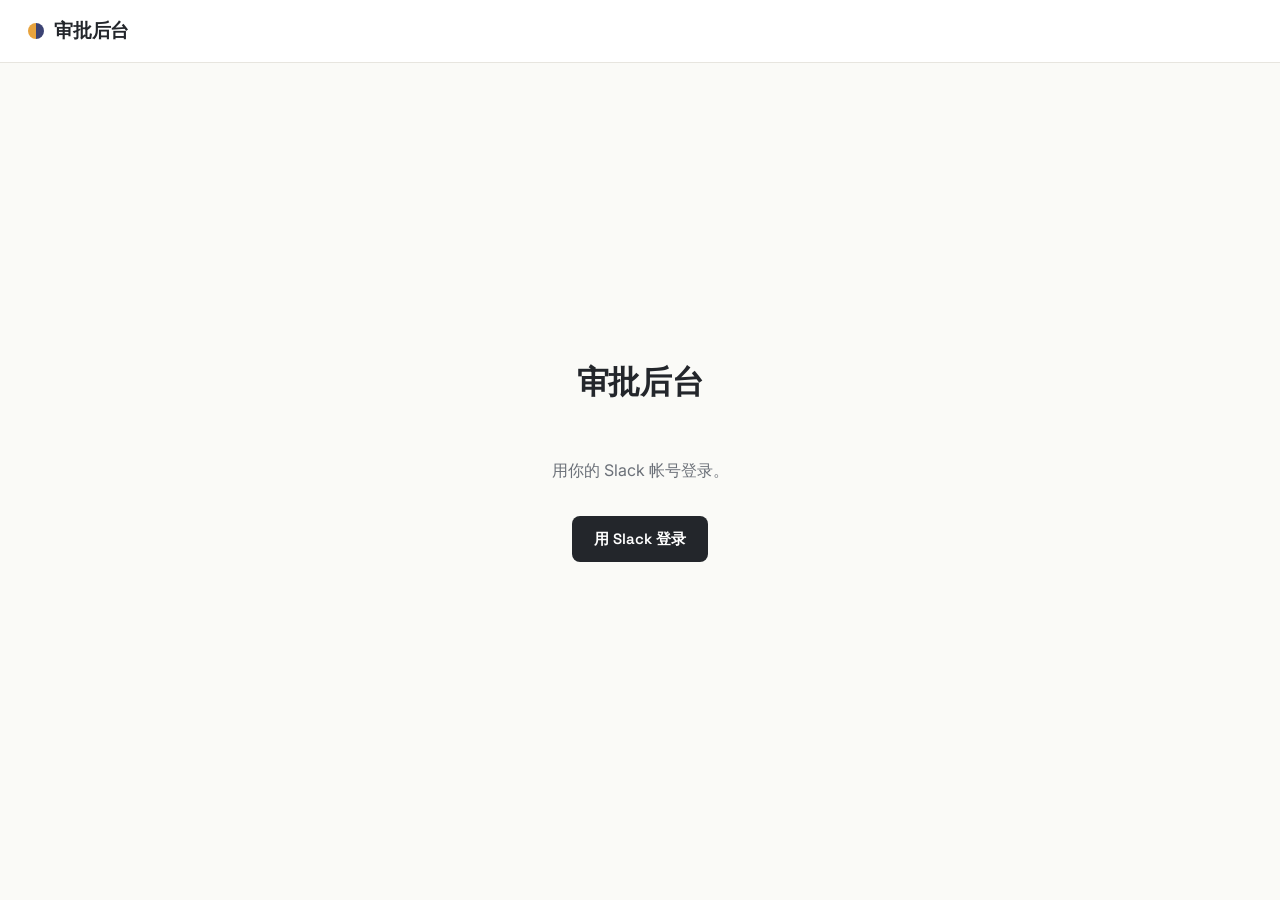
==== frontend/admin.html @ 9a934419 "Add files via upload" ====
<!DOCTYPE html>
<html lang="zh">
<head>
<meta charset="UTF-8">
<meta name="viewport" content="width=device-width, initial-scale=1.0">
<title>审批后台 · 班表 Calendar</title>
<link rel="stylesheet" href="style.css">
</head>
<body>

<div class="topbar">
  <div class="brand"><span class="split-dot"></span> 审批后台</div>
  <div id="userArea"></div>
</div>

<div class="container" id="app">
  <!-- Filled in by admin.js -->
</div>

<script src="config.js"></script>
<script src="auth.js"></script>
<script src="admin.js"></script>
</body>
</html>
---- frontend/style.css ----
@import url('https://fonts.googleapis.com/css2?family=Space+Grotesk:wght@500;600;700&family=Inter:wght@400;500;600&display=swap');

:root {
  --bg: #FAFAF7;
  --surface: #FFFFFF;
  --ink: #23262B;
  --ink-soft: #6B7078;
  --line: #E7E5DF;
  --morning: #E8A33D;
  --morning-soft: #FCEBD0;
  --night: #3C4374;
  --night-soft: #E4E5F1;
  --accent-red: #C4523F;
  --accent-green: #4C7A5B;
  --radius: 10px;
  --shadow: 0 1px 2px rgba(35,38,43,0.06), 0 8px 24px rgba(35,38,43,0.06);
}

* { box-sizing: border-box; }

body {
  margin: 0;
  background: var(--bg);
  color: var(--ink);
  font-family: 'Inter', -apple-system, BlinkMacSystemFont, sans-serif;
  -webkit-font-smoothing: antialiased;
}

h1, h2, h3, .brand {
  font-family: 'Space Grotesk', 'Inter', sans-serif;
  letter-spacing: -0.01em;
}

.topbar {
  display: flex;
  align-items: center;
  justify-content: space-between;
  padding: 18px 28px;
  border-bottom: 1px solid var(--line);
  background: var(--surface);
  position: sticky;
  top: 0;
  z-index: 10;
}

.brand {
  display: flex;
  align-items: center;
  gap: 10px;
  font-size: 19px;
  font-weight: 700;
}

.brand .split-dot {
  width: 16px; height: 16px; border-radius: 50%;
  background: linear-gradient(90deg, var(--morning) 50%, var(--night) 50%);
  flex-shrink: 0;
}

.container {
  max-width: 1080px;
  margin: 0 auto;
  padding: 28px;
}

.month-nav {
  display: flex;
  align-items: center;
  gap: 16px;
  margin-bottom: 18px;
}

.month-nav button {
  border: 1px solid var(--line);
  background: var(--surface);
  border-radius: 8px;
  width: 34px; height: 34px;
  cursor: pointer;
  font-size: 16px;
  color: var(--ink);
}
.month-nav button:hover { background: var(--bg); }

.month-label { font-size: 22px; font-weight: 600; min-width: 160px; }

.legend { display: flex; gap: 18px; margin-left: auto; font-size: 13px; color: var(--ink-soft); }
.legend span { display: inline-flex; align-items: center; gap: 6px; }
.legend .dot { width: 9px; height: 9px; border-radius: 50%; }
.legend .dot.morning { background: var(--morning); }
.legend .dot.night { background: var(--night); }

.calendar {
  display: grid;
  grid-template-columns: repeat(7, 1fr);
  gap: 8px;
}

.dow {
  text-align: center;
  font-size: 12px;
  font-weight: 600;
  color: var(--ink-soft);
  padding-bottom: 4px;
  text-transform: uppercase;
  letter-spacing: 0.04em;
}

.day-cell {
  background: var(--surface);
  border: 1px solid var(--line);
  border-radius: var(--radius);
  min-height: 118px;
  padding: 8px;
  display: flex;
  flex-direction: column;
  gap: 5px;
  position: relative;
  overflow: hidden;
}

.day-cell.empty { background: transparent; border-color: transparent; }

.day-cell::before {
  content: '';
  position: absolute;
  top: 0; left: 0; right: 0;
  height: 4px;
  background: linear-gradient(90deg, var(--morning) 50%, var(--night) 50%);
  opacity: 0.9;
}

.day-num { font-size: 13px; font-weight: 600; color: var(--ink-soft); margin-top: 3px; }

.shift-line {
  font-size: 11.5px;
  line-height: 1.35;
  padding: 2px 5px;
  border-radius: 5px;
  display: block;
}
.shift-line.morning { background: var(--morning-soft); color: #7A5216; }
.shift-line.night { background: var(--night-soft); color: var(--night); }
.shift-line .me { font-weight: 700; text-decoration: underline; }

.off-badge {
  font-size: 10.5px;
  color: var(--ink-soft);
}

.fab {
  position: fixed;
  right: 28px;
  bottom: 28px;
  background: var(--ink);
  color: white;
  border: none;
  border-radius: 999px;
  padding: 14px 22px;
  font-size: 14px;
  font-weight: 600;
  font-family: 'Space Grotesk', sans-serif;
  cursor: pointer;
  box-shadow: var(--shadow);
}
.fab:hover { opacity: 0.9; }

/* Login screen */
.login-screen {
  min-height: 80vh;
  display: flex;
  flex-direction: column;
  align-items: center;
  justify-content: center;
  gap: 18px;
  text-align: center;
}
.login-screen p { color: var(--ink-soft); max-width: 320px; }
.slack-btn {
  display: inline-flex;
  align-items: center;
  gap: 10px;
  background: var(--ink);
  color: white;
  border: none;
  padding: 13px 22px;
  border-radius: 8px;
  font-size: 15px;
  font-weight: 600;
  cursor: pointer;
  font-family: 'Space Grotesk', sans-serif;
}

/* Modal */
.modal-overlay {
  position: fixed; inset: 0;
  background: rgba(35,38,43,0.45);
  display: flex; align-items: center; justify-content: center;
  z-index: 50;
}
.modal {
  background: var(--surface);
  border-radius: 14px;
  padding: 26px;
  width: 380px;
  max-width: 90vw;
  box-shadow: var(--shadow);
}
.modal h3 { margin: 0 0 16px; }
.field { margin-bottom: 14px; display: flex; flex-direction: column; gap: 6px; }
.field label { font-size: 13px; font-weight: 600; color: var(--ink-soft); }
.field select, .field input, .field textarea {
  border: 1px solid var(--line);
  border-radius: 8px;
  padding: 9px 10px;
  font-size: 14px;
  font-family: inherit;
}
.modal-actions { display: flex; gap: 10px; justify-content: flex-end; margin-top: 18px; }
.btn { border: none; border-radius: 8px; padding: 10px 16px; font-size: 14px; font-weight: 600; cursor: pointer; font-family: 'Space Grotesk', sans-serif; }
.btn.primary { background: var(--ink); color: white; }
.btn.ghost { background: transparent; color: var(--ink-soft); }

/* Admin dashboard */
.request-card {
  background: var(--surface);
  border: 1px solid var(--line);
  border-radius: var(--radius);
  padding: 16px 18px;
  margin-bottom: 12px;
  display: flex;
  justify-content: space-between;
  align-items: flex-start;
  gap: 16px;
}
.request-card .meta { font-size: 13px; color: var(--ink-soft); margin-top: 4px; }
.request-card .actions { display: flex; gap: 8px; flex-shrink: 0; }
.btn.approve { background: var(--accent-green); color: white; }
.btn.reject { background: var(--accent-red); color: white; }
.badge { font-size: 11px; padding: 3px 8px; border-radius: 999px; font-weight: 600; }
.badge.pending { background: #FCEBD0; color: #7A5216; }
.badge.approved { background: #DDEFE1; color: var(--accent-green); }
.badge.rejected { background: #F6DEDA; color: var(--accent-red); }

.empty-state { text-align: center; color: var(--ink-soft); padding: 60px 0; }

@media (max-width: 640px) {
  .calendar { grid-template-columns: repeat(7, 1fr); gap: 4px; }
  .day-cell { min-height: 84px; padding: 5px; }
  .shift-line { font-size: 10px; }
  .container { padding: 16px; }
}
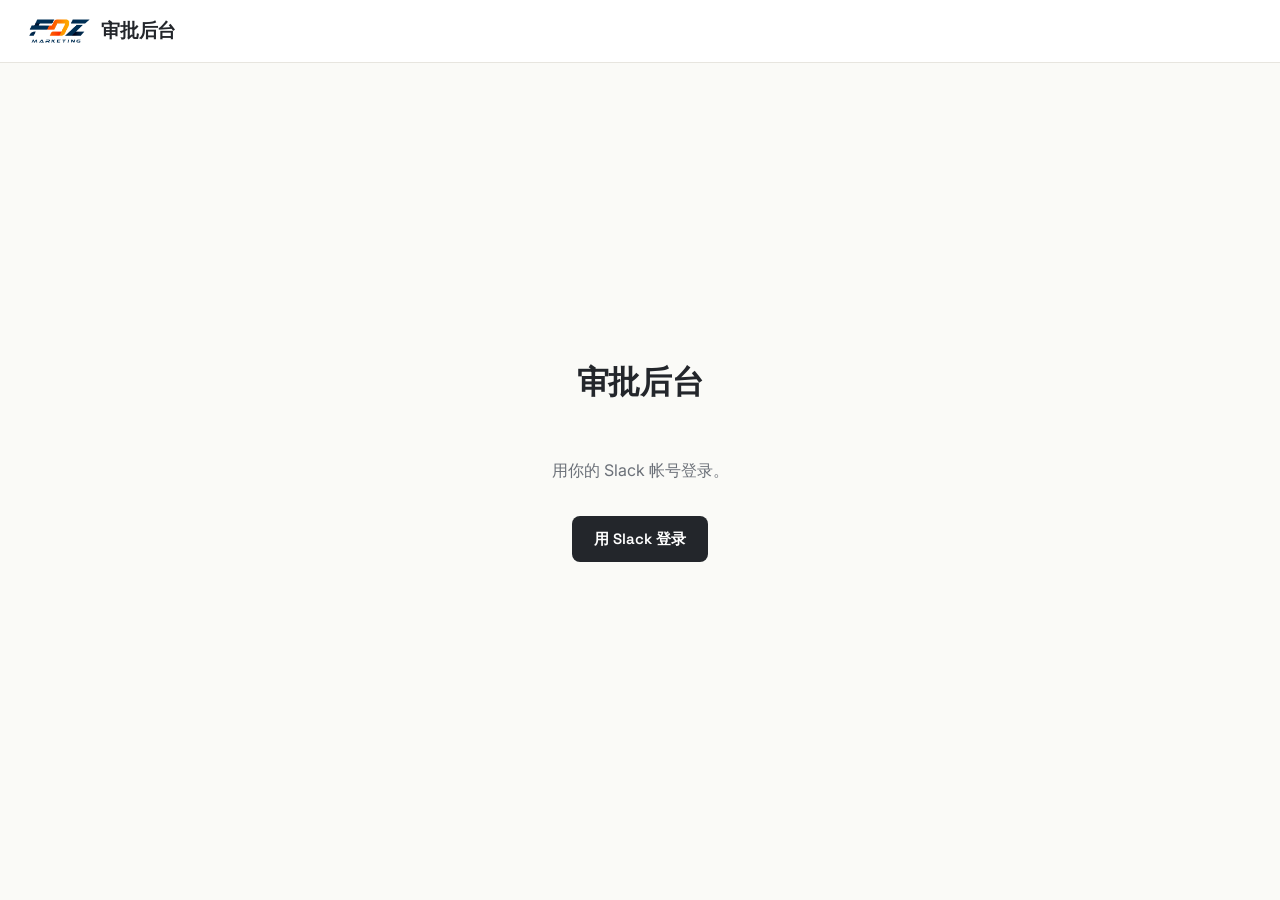
==== commit d91ae746: "Add files via upload" ====
--- a/frontend/admin.html
+++ b/frontend/admin.html
@@ -4,12 +4,12 @@
 <meta charset="UTF-8">
 <meta name="viewport" content="width=device-width, initial-scale=1.0">
 <title>审批后台 · 班表 Calendar</title>
-<link rel="stylesheet" href="style.css">
+<link rel="stylesheet" href="style.css?v=1787607517">
 </head>
 <body>
 
 <div class="topbar">
-  <div class="brand"><span class="split-dot"></span> 审批后台</div>
+  <div class="brand"><img src="logo.png" class="brand-logo" alt="FOZ Marketing"> 审批后台</div>
   <div id="userArea"></div>
 </div>
 
@@ -17,8 +17,8 @@
   <!-- Filled in by admin.js -->
 </div>
 
-<script src="config.js"></script>
-<script src="auth.js"></script>
-<script src="admin.js"></script>
+<script src="config.js?v=1787607517"></script>
+<script src="auth.js?v=1787607517"></script>
+<script src="admin.js?v=1787607517"></script>
 </body>
 </html>
--- a/frontend/style.css
+++ b/frontend/style.css
@@ -56,6 +56,11 @@
   background: linear-gradient(90deg, var(--morning) 50%, var(--night) 50%);
   flex-shrink: 0;
 }
+.brand .brand-logo {
+  height: 26px;
+  width: auto;
+  flex-shrink: 0;
+}
 
 .container {
   max-width: 1080px;
@@ -119,6 +124,21 @@
 }
 
 .day-cell.empty { background: transparent; border-color: transparent; }
+
+.day-cell.holiday {
+  background: #FEF6D8;
+  border-color: #EBD98C;
+}
+
+.ph-badge {
+  font-size: 10.5px;
+  font-weight: 700;
+  color: #8A6D1A;
+  background: #F5E6A8;
+  padding: 2px 5px;
+  border-radius: 5px;
+  display: block;
+}
 
 .day-cell::before {
   content: '';
@@ -131,6 +151,37 @@
 
 .day-num { font-size: 13px; font-weight: 600; color: var(--ink-soft); margin-top: 3px; }
 
+.day-cell-head { display: flex; align-items: center; justify-content: space-between; }
+.edit-btn {
+  border: 1px solid var(--line);
+  background: var(--surface);
+  color: var(--ink-soft);
+  cursor: pointer;
+  font-size: 11px;
+  line-height: 1;
+  padding: 3px 5px;
+  border-radius: 5px;
+}
+.edit-btn:hover { background: var(--bg); color: var(--ink); border-color: var(--ink-soft); }
+
+.day-cell-head {
+  display: flex;
+  align-items: center;
+  justify-content: space-between;
+}
+
+.edit-btn {
+  border: none;
+  background: transparent;
+  color: var(--ink-soft);
+  font-size: 12px;
+  cursor: pointer;
+  padding: 2px 4px;
+  border-radius: 4px;
+  opacity: 0.5;
+}
+.edit-btn:hover { opacity: 1; background: var(--bg); }
+
 .shift-line {
   font-size: 11.5px;
   line-height: 1.35;
@@ -145,6 +196,10 @@
 .off-badge {
   font-size: 10.5px;
   color: var(--ink-soft);
+}
+.off-badge.fixed {
+  font-style: italic;
+  opacity: 0.85;
 }
 
 .fab {
@@ -243,6 +298,65 @@
 
 .empty-state { text-align: center; color: var(--ink-soft); padding: 60px 0; }
 
+/* Summary page */
+.summary-table {
+  width: 100%;
+  border-collapse: collapse;
+  margin-bottom: 28px;
+  background: var(--surface);
+  border: 1px solid var(--line);
+  border-radius: var(--radius);
+  overflow: hidden;
+}
+.summary-table th, .summary-table td {
+  padding: 9px 14px;
+  text-align: left;
+  font-size: 13.5px;
+  border-bottom: 1px solid var(--line);
+}
+.summary-table td.editable {
+  cursor: pointer;
+  position: relative;
+}
+.summary-table td.editable:hover { background: var(--bg); }
+.summary-table td.editable .edit-icon {
+  font-size: 10px;
+  color: var(--ink-soft);
+  margin-left: 6px;
+}
+.summary-table td input {
+  width: 64px;
+  border: 1px solid var(--ink);
+  border-radius: 5px;
+  padding: 3px 6px;
+  font-size: 13.5px;
+  font-family: inherit;
+}
+.summary-table th {
+  background: var(--bg);
+  font-weight: 600;
+  color: var(--ink-soft);
+}
+.summary-table tr:last-child td { border-bottom: none; }
+.summary-table td.mono { font-family: ui-monospace, monospace; font-size: 12.5px; }
+
+.summary-form {
+  background: var(--surface);
+  border: 1px solid var(--line);
+  border-radius: var(--radius);
+  padding: 18px;
+  max-width: 340px;
+}
+.summary-form h3 { margin-top: 0; }
+.summary-form select, .summary-form input {
+  width: 100%;
+  border: 1px solid var(--line);
+  border-radius: 8px;
+  padding: 9px 10px;
+  font-size: 14px;
+  font-family: inherit;
+}
+
 @media (max-width: 640px) {
   .calendar { grid-template-columns: repeat(7, 1fr); gap: 4px; }
   .day-cell { min-height: 84px; padding: 5px; }
